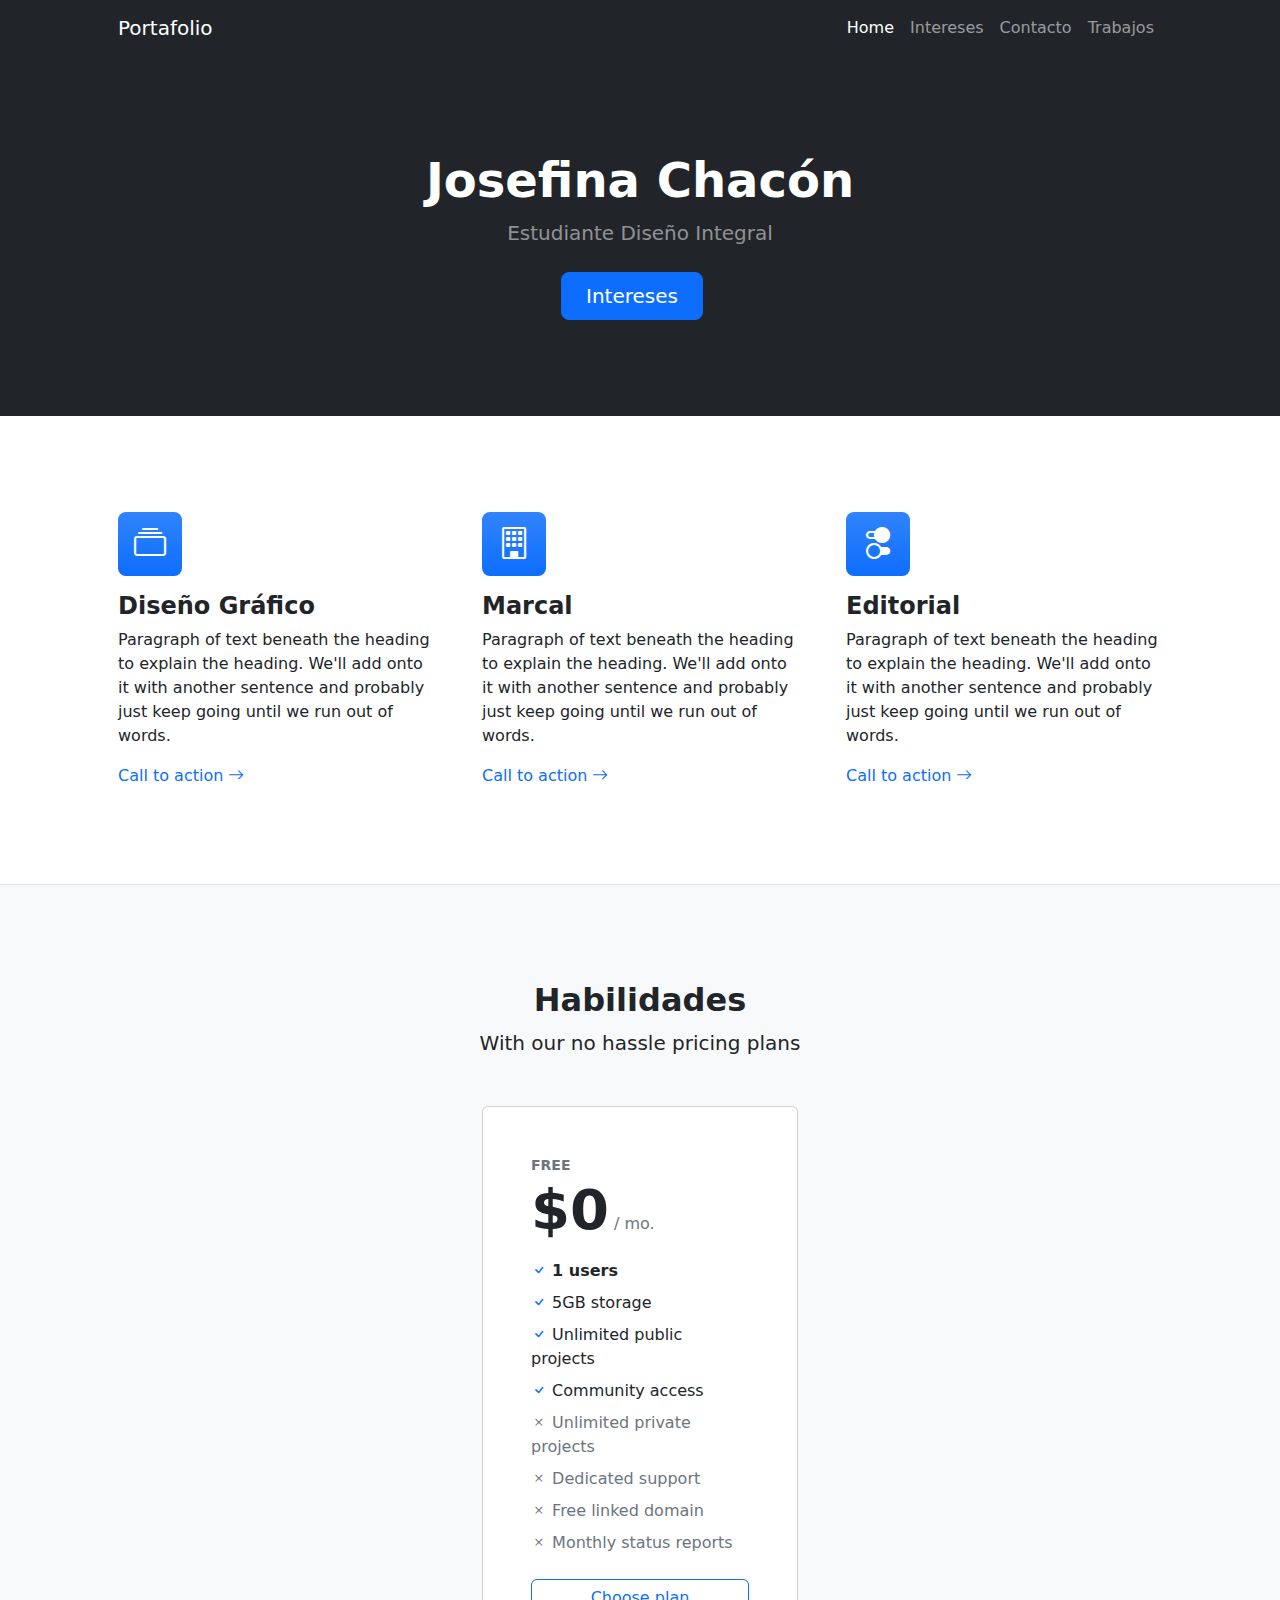
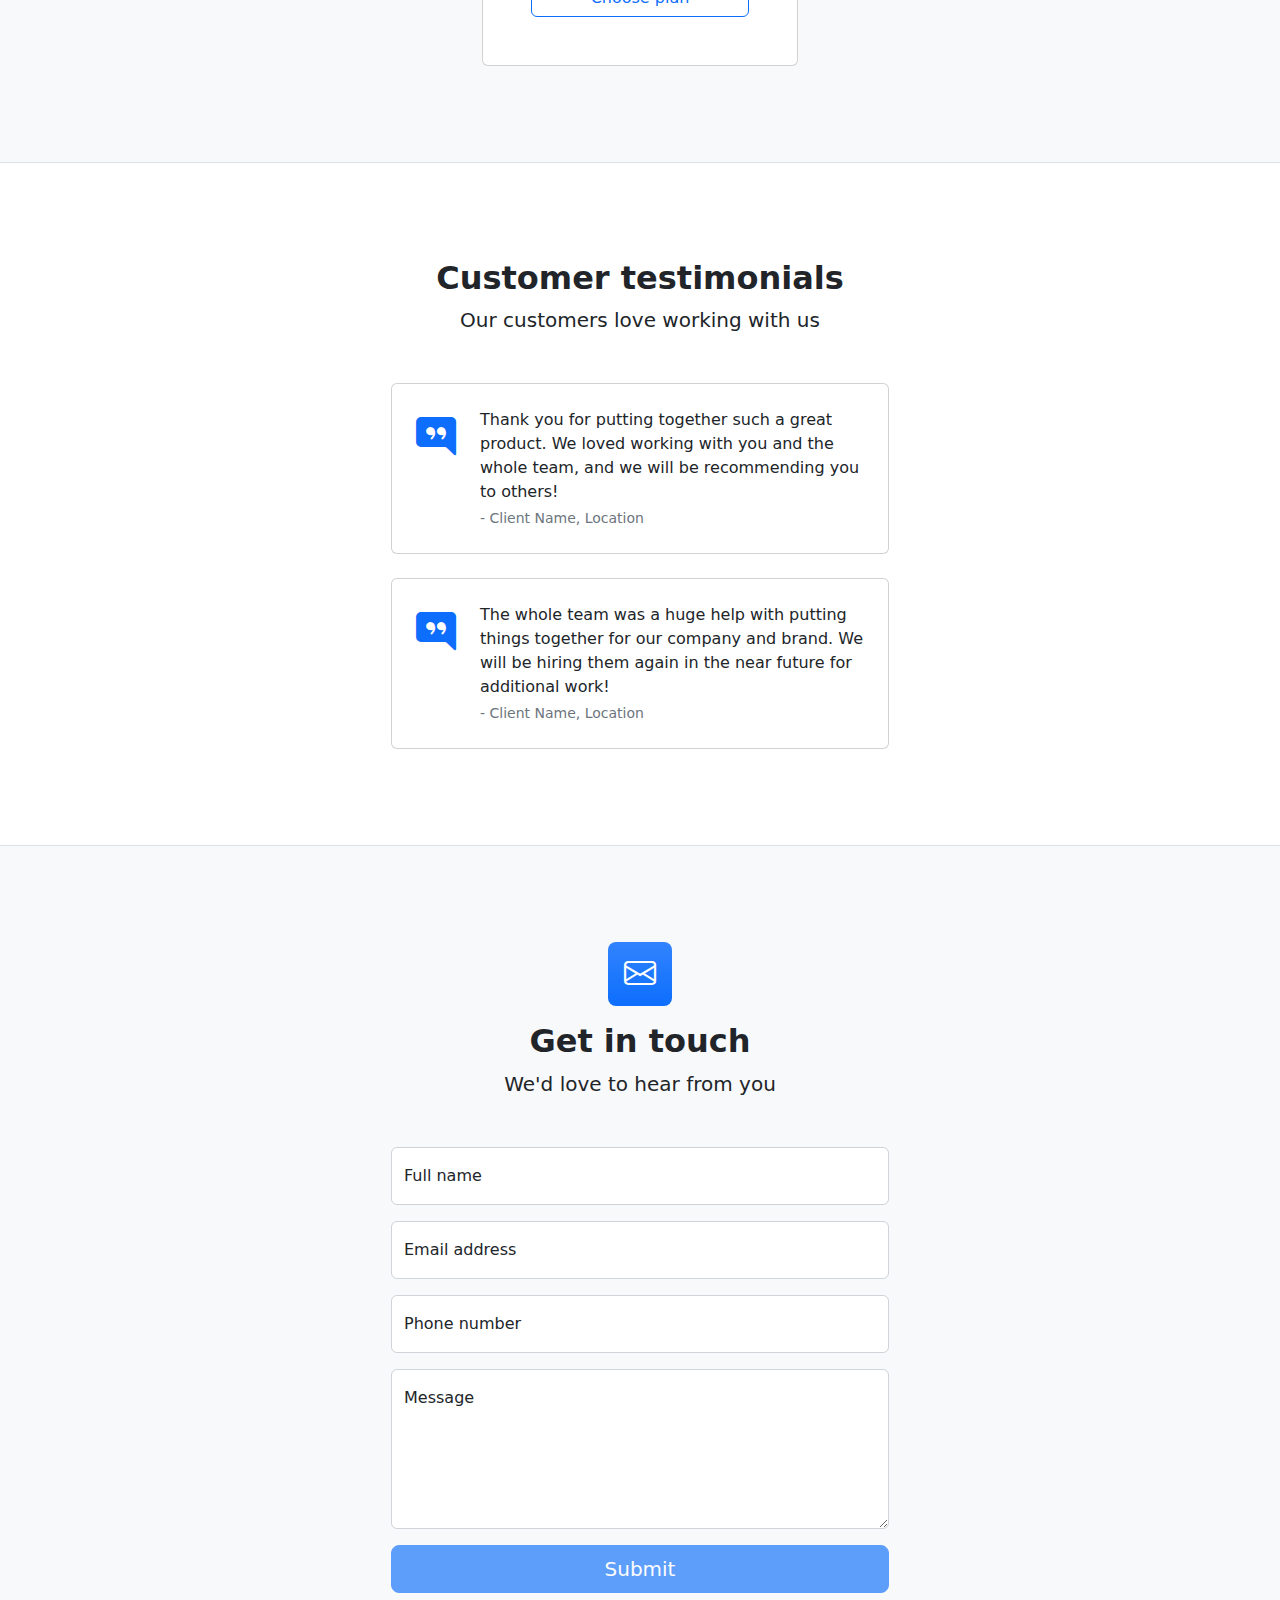
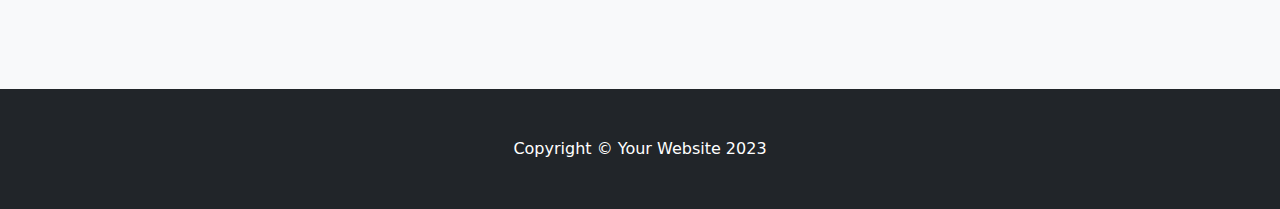
==== index.html @ f2af7b39 "Add files via upload" ====
<!DOCTYPE html>
<html lang="en">
    <head>
        <meta charset="utf-8" />
        <meta name="viewport" content="width=device-width, initial-scale=1, shrink-to-fit=no" />
        <meta name="description" content="" />
        <meta name="author" content="" />
        <title>Josefina
        </title>
        <!-- Favicon-->
        <link rel="icon" type="image/x-icon" href="assets/favicon.ico" />
        <!-- Bootstrap icons-->
        <link href="https://cdn.jsdelivr.net/npm/bootstrap-icons@1.4.1/font/bootstrap-icons.css" rel="stylesheet" />
        <!-- Core theme CSS (includes Bootstrap)-->
        <link href="css/style.css" rel="stylesheet" />
    </head>
    <body>
        <!-- Responsive navbar-->
        <nav class="navbar navbar-expand-lg navbar-dark bg-dark">
            <div class="container px-5">
                <a class="navbar-brand" href="#!">Portafolio</a>
                <button class="navbar-toggler" type="button" data-bs-toggle="collapse" data-bs-target="#navbarSupportedContent" aria-controls="navbarSupportedContent" aria-expanded="false" aria-label="Toggle navigation"><span class="navbar-toggler-icon"></span></button>
                <div class="collapse navbar-collapse" id="navbarSupportedContent">
                    <ul class="navbar-nav ms-auto mb-2 mb-lg-0">
                        <li class="nav-item"><a class="nav-link active" aria-current="page" href="#!">Home</a></li>
                        <li class="nav-item"><a class="nav-link" href="#!">Intereses</a></li>
                        <li class="nav-item"><a class="nav-link" href="#!">Contacto</a></li>
                        <li class="nav-item"><a class="nav-link" href="#!">Trabajos</a></li>
                    </ul>
                </div>
            </div>
        </nav>
        <!-- Header-->
        <header class="bg-dark py-5">
            <div class="container px-5">
                <div class="row gx-5 justify-content-center">
                    <div class="col-lg-6">
                        <div class="text-center my-5">
                            <h1 class="display-5 fw-bolder text-white mb-2">Josefina Chacón </h1>
                            <p class="lead text-white-50 mb-4">Estudiante Diseño Integral</p>
                            <div class="d-grid gap-3 d-sm-flex justify-content-sm-center">
                                <a class="btn btn-primary btn-lg px-4 me-sm-3" href="#features">Intereses</a>
                            </div>
                        </div>
                    </div>
                </div>
            </div>
        </header>
        <!-- Features section-->
        <section class="py-5 border-bottom" id="features">
            <div class="container px-5 my-5">
                <div class="row gx-5">
                    <div class="col-lg-4 mb-5 mb-lg-0">
                        <div class="feature bg-primary bg-gradient text-white rounded-3 mb-3"><i class="bi bi-collection"></i></div>
                        <h2 class="h4 fw-bolder">Diseño Gráfico</h2>
                        <p>Paragraph of text beneath the heading to explain the heading. We'll add onto it with another sentence and probably just keep going until we run out of words.</p>
                        <a class="text-decoration-none" href="#!">
                            Call to action
                            <i class="bi bi-arrow-right"></i>
                        </a>
                    </div>
                    <div class="col-lg-4 mb-5 mb-lg-0">
                        <div class="feature bg-primary bg-gradient text-white rounded-3 mb-3"><i class="bi bi-building"></i></div>
                        <h2 class="h4 fw-bolder">Marcal</h2>
                        <p>Paragraph of text beneath the heading to explain the heading. We'll add onto it with another sentence and probably just keep going until we run out of words.</p>
                        <a class="text-decoration-none" href="#!">
                            Call to action
                            <i class="bi bi-arrow-right"></i>
                        </a>
                    </div>
                    <div class="col-lg-4">
                        <div class="feature bg-primary bg-gradient text-white rounded-3 mb-3"><i class="bi bi-toggles2"></i></div>
                        <h2 class="h4 fw-bolder">Editorial</h2>
                        <p>Paragraph of text beneath the heading to explain the heading. We'll add onto it with another sentence and probably just keep going until we run out of words.</p>
                        <a class="text-decoration-none" href="#!">
                            Call to action
                            <i class="bi bi-arrow-right"></i>
                        </a>
                    </div>
                </div>
            </div>
        </section>
        <!-- Pricing section-->
        <section class="bg-light py-5 border-bottom">
            <div class="container px-5 my-5">
                <div class="text-center mb-5">
                    <h2 class="fw-bolder">Habilidades</h2>
                    <p class="lead mb-0">With our no hassle pricing plans</p>
                </div>
                <div class="row gx-5 justify-content-center">
                    <!-- Pricing card free-->
                    <div class="col-lg-6 col-xl-4">
                        <div class="card mb-5 mb-xl-0">
                            <div class="card-body p-5">
                                <div class="small text-uppercase fw-bold text-muted">Free</div>
                                <div class="mb-3">
                                    <span class="display-4 fw-bold">$0</span>
                                    <span class="text-muted">/ mo.</span>
                                </div>
                                <ul class="list-unstyled mb-4">
                                    <li class="mb-2">
                                        <i class="bi bi-check text-primary"></i>
                                        <strong>1 users</strong>
                                    </li>
                                    <li class="mb-2">
                                        <i class="bi bi-check text-primary"></i>
                                        5GB storage
                                    </li>
                                    <li class="mb-2">
                                        <i class="bi bi-check text-primary"></i>
                                        Unlimited public projects
                                    </li>
                                    <li class="mb-2">
                                        <i class="bi bi-check text-primary"></i>
                                        Community access
                                    </li>
                                    <li class="mb-2 text-muted">
                                        <i class="bi bi-x"></i>
                                        Unlimited private projects
                                    </li>
                                    <li class="mb-2 text-muted">
                                        <i class="bi bi-x"></i>
                                        Dedicated support
                                    </li>
                                    <li class="mb-2 text-muted">
                                        <i class="bi bi-x"></i>
                                        Free linked domain
                                    </li>
                                    <li class="text-muted">
                                        <i class="bi bi-x"></i>
                                        Monthly status reports
                                    </li>
                                </ul>
                                <div class="d-grid"><a class="btn btn-outline-primary" href="#!">Choose plan</a></div>
                            </div>
                        </div>
                    </div>
                    <!-- Pricing card pro-->
                   
                    <!-- Pricing card enterprise-->
 
                </div>
            </div>
        </section>
        <!-- Testimonials section-->
        <section class="py-5 border-bottom">
            <div class="container px-5 my-5 px-5">
                <div class="text-center mb-5">
                    <h2 class="fw-bolder">Customer testimonials</h2>
                    <p class="lead mb-0">Our customers love working with us</p>
                </div>
                <div class="row gx-5 justify-content-center">
                    <div class="col-lg-6">
                        <!-- Testimonial 1-->
                        <div class="card mb-4">
                            <div class="card-body p-4">
                                <div class="d-flex">
                                    <div class="flex-shrink-0"><i class="bi bi-chat-right-quote-fill text-primary fs-1"></i></div>
                                    <div class="ms-4">
                                        <p class="mb-1">Thank you for putting together such a great product. We loved working with you and the whole team, and we will be recommending you to others!</p>
                                        <div class="small text-muted">- Client Name, Location</div>
                                    </div>
                                </div>
                            </div>
                        </div>
                        <!-- Testimonial 2-->
                        <div class="card">
                            <div class="card-body p-4">
                                <div class="d-flex">
                                    <div class="flex-shrink-0"><i class="bi bi-chat-right-quote-fill text-primary fs-1"></i></div>
                                    <div class="ms-4">
                                        <p class="mb-1">The whole team was a huge help with putting things together for our company and brand. We will be hiring them again in the near future for additional work!</p>
                                        <div class="small text-muted">- Client Name, Location</div>
                                    </div>
                                </div>
                            </div>
                        </div>
                    </div>
                </div>
            </div>
        </section>
        <!-- Contact section-->
        <section class="bg-light py-5">
            <div class="container px-5 my-5 px-5">
                <div class="text-center mb-5">
                    <div class="feature bg-primary bg-gradient text-white rounded-3 mb-3"><i class="bi bi-envelope"></i></div>
                    <h2 class="fw-bolder">Get in touch</h2>
                    <p class="lead mb-0">We'd love to hear from you</p>
                </div>
                <div class="row gx-5 justify-content-center">
                    <div class="col-lg-6">
                        <!-- * * * * * * * * * * * * * * *-->
                        <!-- * * SB Forms Contact Form * *-->
                        <!-- * * * * * * * * * * * * * * *-->
                        <!-- This form is pre-integrated with SB Forms.-->
                        <!-- To make this form functional, sign up at-->
                        <!-- https://startbootstrap.com/solution/contact-forms-->
                        <!-- to get an API token!-->
                        <form id="contactForm" data-sb-form-api-token="API_TOKEN">
                            <!-- Name input-->
                            <div class="form-floating mb-3">
                                <input class="form-control" id="name" type="text" placeholder="Enter your name..." data-sb-validations="required" />
                                <label for="name">Full name</label>
                                <div class="invalid-feedback" data-sb-feedback="name:required">A name is required.</div>
                            </div>
                            <!-- Email address input-->
                            <div class="form-floating mb-3">
                                <input class="form-control" id="email" type="email" placeholder="name@example.com" data-sb-validations="required,email" />
                                <label for="email">Email address</label>
                                <div class="invalid-feedback" data-sb-feedback="email:required">An email is required.</div>
                                <div class="invalid-feedback" data-sb-feedback="email:email">Email is not valid.</div>
                            </div>
                            <!-- Phone number input-->
                            <div class="form-floating mb-3">
                                <input class="form-control" id="phone" type="tel" placeholder="(123) 456-7890" data-sb-validations="required" />
                                <label for="phone">Phone number</label>
                                <div class="invalid-feedback" data-sb-feedback="phone:required">A phone number is required.</div>
                            </div>
                            <!-- Message input-->
                            <div class="form-floating mb-3">
                                <textarea class="form-control" id="message" type="text" placeholder="Enter your message here..." style="height: 10rem" data-sb-validations="required"></textarea>
                                <label for="message">Message</label>
                                <div class="invalid-feedback" data-sb-feedback="message:required">A message is required.</div>
                            </div>
                            <!-- Submit success message-->
                            <!---->
                            <!-- This is what your users will see when the form-->
                            <!-- has successfully submitted-->
                            <div class="d-none" id="submitSuccessMessage">
                                <div class="text-center mb-3">
                                    <div class="fw-bolder">Form submission successful!</div>
                                    To activate this form, sign up at
                                    <br />
                                    <a href="https://startbootstrap.com/solution/contact-forms">https://startbootstrap.com/solution/contact-forms</a>
                                </div>
                            </div>
                            <!-- Submit error message-->
                            <!---->
                            <!-- This is what your users will see when there is-->
                            <!-- an error submitting the form-->
                            <div class="d-none" id="submitErrorMessage"><div class="text-center text-danger mb-3">Error sending message!</div></div>
                            <!-- Submit Button-->
                            <div class="d-grid"><button class="btn btn-primary btn-lg disabled" id="submitButton" type="submit">Submit</button></div>
                        </form>
                    </div>
                </div>
            </div>
        </section>
        <!-- Footer-->
        <footer class="py-5 bg-dark">
            <div class="container px-5"><p class="m-0 text-center text-white">Copyright &copy; Your Website 2023</p></div>
        </footer>
        <!-- Bootstrap core JS-->
        <script src="https://cdn.jsdelivr.net/npm/bootstrap@5.2.3/dist/js/bootstrap.bundle.min.js"></script>
        <!-- Core theme JS-->
        <script src="js/scripts.js"></script>
        <!-- * * * * * * * * * * * * * * * * * * * * * * * * * * * * * * * * * * * * * * * *-->
        <!-- * *                               SB Forms JS                               * *-->
        <!-- * * Activate your form at https://startbootstrap.com/solution/contact-forms * *-->
        <!-- * * * * * * * * * * * * * * * * * * * * * * * * * * * * * * * * * * * * * * * *-->
        <script src="https://cdn.startbootstrap.com/sb-forms-latest.js"></script>
    </body>
</html>
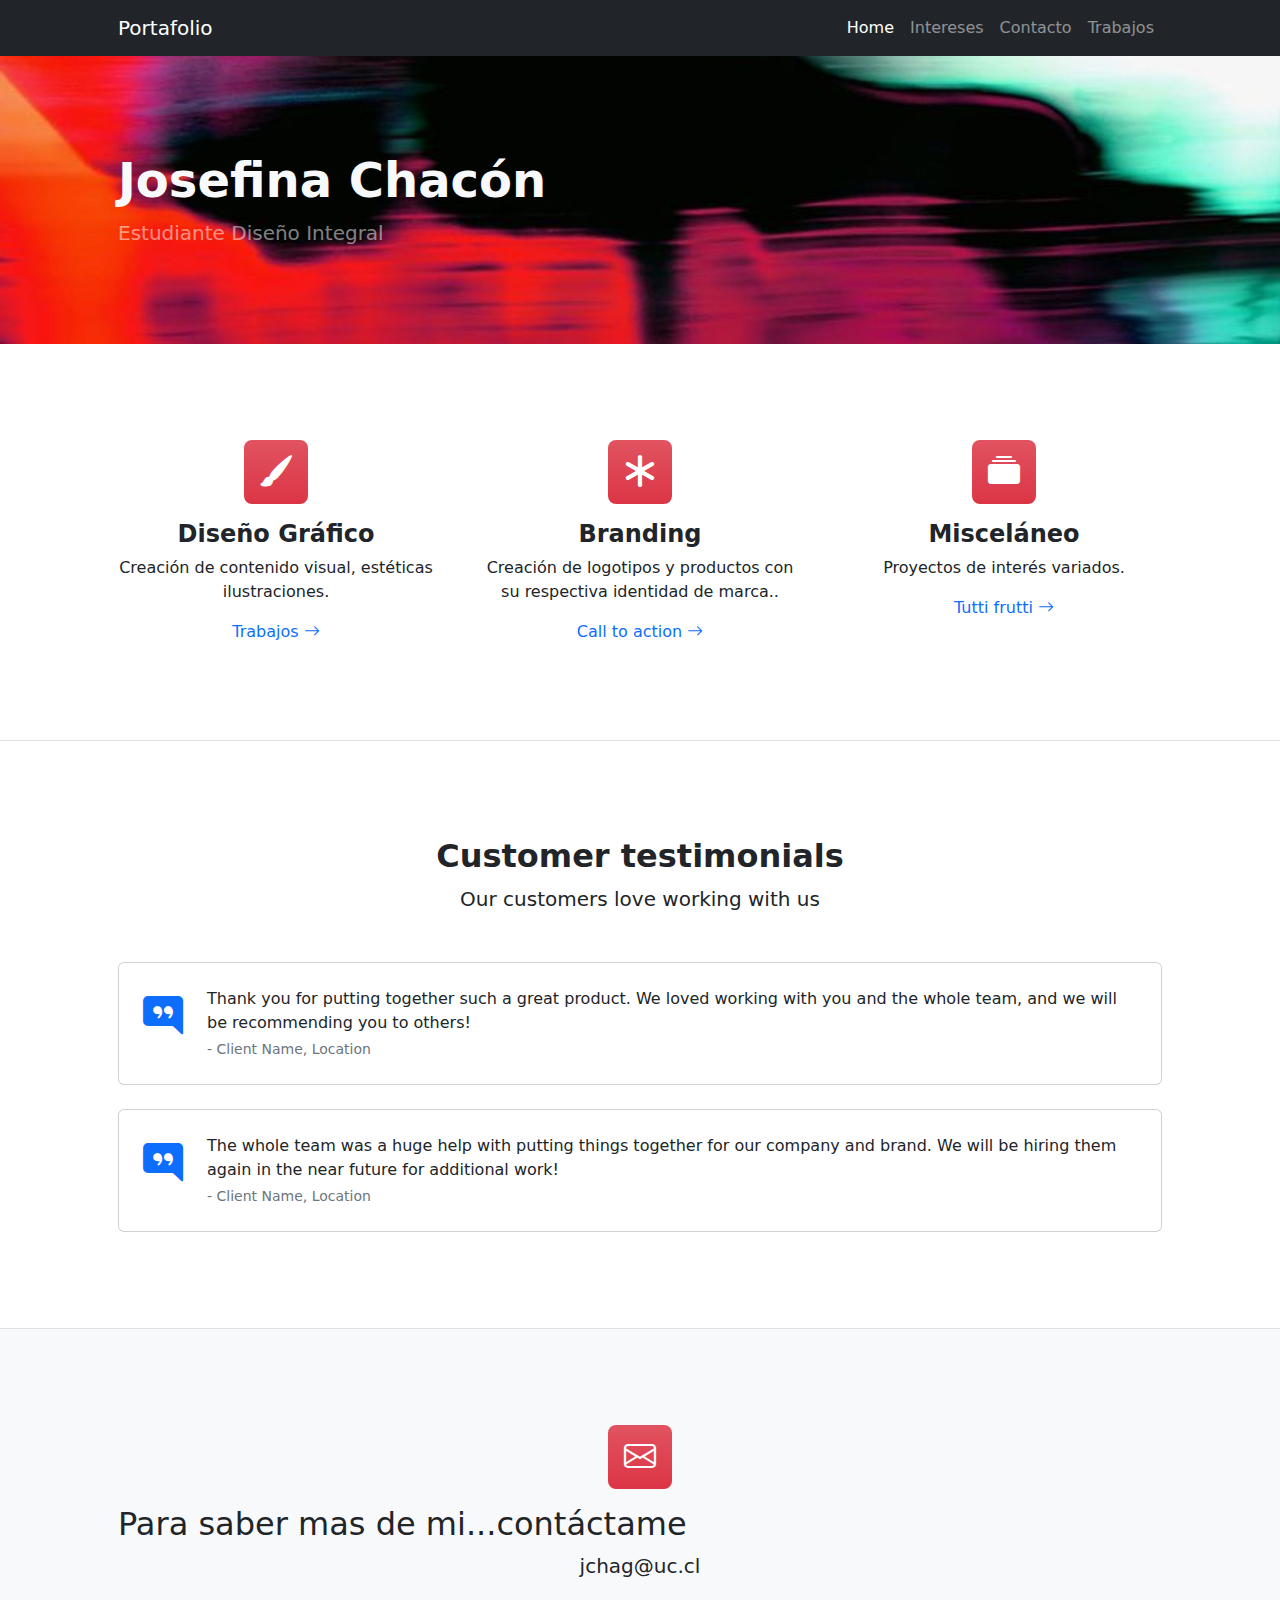
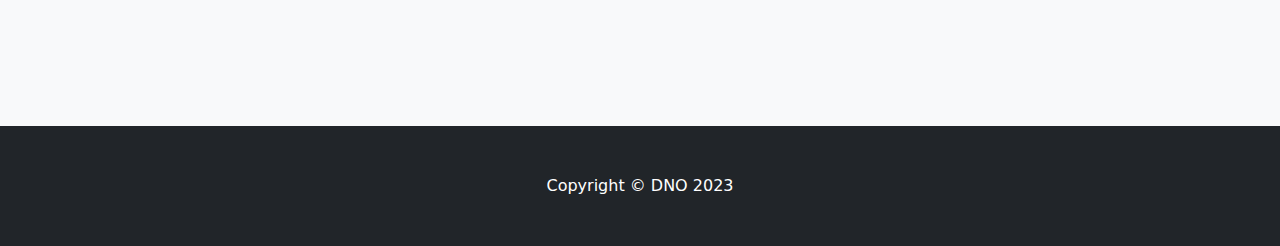
==== commit b3a4af9c: "Add files via upload" ====
--- a/index.html
+++ b/index.html
@@ -9,10 +9,13 @@
         </title>
         <!-- Favicon-->
         <link rel="icon" type="image/x-icon" href="assets/favicon.ico" />
+        <link rel="stylesheet" href="https://maxcdn.bootstrapcdn.com/bootstrap/4.0.0/css/bootstrap.min.css">
         <!-- Bootstrap icons-->
         <link href="https://cdn.jsdelivr.net/npm/bootstrap-icons@1.4.1/font/bootstrap-icons.css" rel="stylesheet" />
+        <link href="https://picsum.photos/">
         <!-- Core theme CSS (includes Bootstrap)-->
         <link href="css/style.css" rel="stylesheet" />
+        
     </head>
     <body>
         <!-- Responsive navbar-->
@@ -23,24 +26,21 @@
                 <div class="collapse navbar-collapse" id="navbarSupportedContent">
                     <ul class="navbar-nav ms-auto mb-2 mb-lg-0">
                         <li class="nav-item"><a class="nav-link active" aria-current="page" href="#!">Home</a></li>
-                        <li class="nav-item"><a class="nav-link" href="#!">Intereses</a></li>
+                        <li class="nav-item"><a class="nav-link" href="#features">Intereses</a></li>
                         <li class="nav-item"><a class="nav-link" href="#!">Contacto</a></li>
-                        <li class="nav-item"><a class="nav-link" href="#!">Trabajos</a></li>
+                        <li class="nav-item"><a class="nav-link" href="paginas/trabajos.html">Trabajos</a></li>
                     </ul>
                 </div>
             </div>
         </nav>
         <!-- Header-->
-        <header class="bg-dark py-5">
+        <header class="bg-danger py-5" style="background-image: url(back.jpg); background-size: cover">
             <div class="container px-5">
                 <div class="row gx-5 justify-content-center">
                     <div class="col-lg-6">
-                        <div class="text-center my-5">
-                            <h1 class="display-5 fw-bolder text-white mb-2">Josefina Chacón </h1>
-                            <p class="lead text-white-50 mb-4">Estudiante Diseño Integral</p>
-                            <div class="d-grid gap-3 d-sm-flex justify-content-sm-center">
-                                <a class="btn btn-primary btn-lg px-4 me-sm-3" href="#features">Intereses</a>
-                            </div>
+                        <div class="text-lg-left my-5">
+                            <h1 class="display-5 fw-bolder text-light mb-2">Josefina Chacón </h1>
+                            <p class="lead text-white-50 mb-5">Estudiante Diseño Integral</p>
                         </div>
                     </div>
                 </div>
@@ -51,29 +51,29 @@
             <div class="container px-5 my-5">
                 <div class="row gx-5">
                     <div class="col-lg-4 mb-5 mb-lg-0">
-                        <div class="feature bg-primary bg-gradient text-white rounded-3 mb-3"><i class="bi bi-collection"></i></div>
+                        <div class="feature bg-danger bg-gradient text-white rounded-3 mb-3"><i class="bi bi-brush-fill"></i></div>
                         <h2 class="h4 fw-bolder">Diseño Gráfico</h2>
-                        <p>Paragraph of text beneath the heading to explain the heading. We'll add onto it with another sentence and probably just keep going until we run out of words.</p>
+                        <p>Creación de contenido visual, estéticas ilustraciones.</p>
+                        <a class="text-decoration-none" href="paginas/trabajos.html">
+                            Trabajos
+                            <i class="bi bi-arrow-right"></i>
+                        </a>
+                    </div>
+                    <div class="col-lg-4 mb-5 mb-lg-0">
+                        <div class="feature bg-danger bg-gradient text-white rounded-3 mb-3"><i class="bi bi-asterisk"></i> </div>
+                        <h2 class="h4 fw-bolder">Branding</h2>
+                        <p>Creación de logotipos y productos con su respectiva identidad de marca..</p>
                         <a class="text-decoration-none" href="#!">
                             Call to action
                             <i class="bi bi-arrow-right"></i>
                         </a>
                     </div>
-                    <div class="col-lg-4 mb-5 mb-lg-0">
-                        <div class="feature bg-primary bg-gradient text-white rounded-3 mb-3"><i class="bi bi-building"></i></div>
-                        <h2 class="h4 fw-bolder">Marcal</h2>
-                        <p>Paragraph of text beneath the heading to explain the heading. We'll add onto it with another sentence and probably just keep going until we run out of words.</p>
+                    <div class="col-lg-4 mb-5 mb-lg-0" > 
+                        <div class="feature bg-danger bg-gradient text-white rounded-3 mb-3"><i class="bi bi-collection-fill" ></i></div>
+                        <h2 class="h4 fw-bolder">Misceláneo</h2>
+                        <p>Proyectos de interés variados.</p>
                         <a class="text-decoration-none" href="#!">
-                            Call to action
-                            <i class="bi bi-arrow-right"></i>
-                        </a>
-                    </div>
-                    <div class="col-lg-4">
-                        <div class="feature bg-primary bg-gradient text-white rounded-3 mb-3"><i class="bi bi-toggles2"></i></div>
-                        <h2 class="h4 fw-bolder">Editorial</h2>
-                        <p>Paragraph of text beneath the heading to explain the heading. We'll add onto it with another sentence and probably just keep going until we run out of words.</p>
-                        <a class="text-decoration-none" href="#!">
-                            Call to action
+                            Tutti frutti
                             <i class="bi bi-arrow-right"></i>
                         </a>
                     </div>
@@ -81,67 +81,7 @@
             </div>
         </section>
         <!-- Pricing section-->
-        <section class="bg-light py-5 border-bottom">
-            <div class="container px-5 my-5">
-                <div class="text-center mb-5">
-                    <h2 class="fw-bolder">Habilidades</h2>
-                    <p class="lead mb-0">With our no hassle pricing plans</p>
-                </div>
-                <div class="row gx-5 justify-content-center">
-                    <!-- Pricing card free-->
-                    <div class="col-lg-6 col-xl-4">
-                        <div class="card mb-5 mb-xl-0">
-                            <div class="card-body p-5">
-                                <div class="small text-uppercase fw-bold text-muted">Free</div>
-                                <div class="mb-3">
-                                    <span class="display-4 fw-bold">$0</span>
-                                    <span class="text-muted">/ mo.</span>
-                                </div>
-                                <ul class="list-unstyled mb-4">
-                                    <li class="mb-2">
-                                        <i class="bi bi-check text-primary"></i>
-                                        <strong>1 users</strong>
-                                    </li>
-                                    <li class="mb-2">
-                                        <i class="bi bi-check text-primary"></i>
-                                        5GB storage
-                                    </li>
-                                    <li class="mb-2">
-                                        <i class="bi bi-check text-primary"></i>
-                                        Unlimited public projects
-                                    </li>
-                                    <li class="mb-2">
-                                        <i class="bi bi-check text-primary"></i>
-                                        Community access
-                                    </li>
-                                    <li class="mb-2 text-muted">
-                                        <i class="bi bi-x"></i>
-                                        Unlimited private projects
-                                    </li>
-                                    <li class="mb-2 text-muted">
-                                        <i class="bi bi-x"></i>
-                                        Dedicated support
-                                    </li>
-                                    <li class="mb-2 text-muted">
-                                        <i class="bi bi-x"></i>
-                                        Free linked domain
-                                    </li>
-                                    <li class="text-muted">
-                                        <i class="bi bi-x"></i>
-                                        Monthly status reports
-                                    </li>
-                                </ul>
-                                <div class="d-grid"><a class="btn btn-outline-primary" href="#!">Choose plan</a></div>
-                            </div>
-                        </div>
-                    </div>
-                    <!-- Pricing card pro-->
-                   
-                    <!-- Pricing card enterprise-->
- 
-                </div>
-            </div>
-        </section>
+       
         <!-- Testimonials section-->
         <section class="py-5 border-bottom">
             <div class="container px-5 my-5 px-5">
@@ -183,9 +123,9 @@
         <section class="bg-light py-5">
             <div class="container px-5 my-5 px-5">
                 <div class="text-center mb-5">
-                    <div class="feature bg-primary bg-gradient text-white rounded-3 mb-3"><i class="bi bi-envelope"></i></div>
-                    <h2 class="fw-bolder">Get in touch</h2>
-                    <p class="lead mb-0">We'd love to hear from you</p>
+                    <div class="feature bg-danger bg-gradient text-white rounded-3 mb-3"><i class="bi bi-envelope"></i></div>
+                    <h2 class="text-lg-left">Para saber mas de mi...contáctame </h2>
+                    <p class="lead mb-0">jchag@uc.cl </p>
                 </div>
                 <div class="row gx-5 justify-content-center">
                     <div class="col-lg-6">
@@ -196,59 +136,14 @@
                         <!-- To make this form functional, sign up at-->
                         <!-- https://startbootstrap.com/solution/contact-forms-->
                         <!-- to get an API token!-->
-                        <form id="contactForm" data-sb-form-api-token="API_TOKEN">
-                            <!-- Name input-->
-                            <div class="form-floating mb-3">
-                                <input class="form-control" id="name" type="text" placeholder="Enter your name..." data-sb-validations="required" />
-                                <label for="name">Full name</label>
-                                <div class="invalid-feedback" data-sb-feedback="name:required">A name is required.</div>
-                            </div>
-                            <!-- Email address input-->
-                            <div class="form-floating mb-3">
-                                <input class="form-control" id="email" type="email" placeholder="name@example.com" data-sb-validations="required,email" />
-                                <label for="email">Email address</label>
-                                <div class="invalid-feedback" data-sb-feedback="email:required">An email is required.</div>
-                                <div class="invalid-feedback" data-sb-feedback="email:email">Email is not valid.</div>
-                            </div>
-                            <!-- Phone number input-->
-                            <div class="form-floating mb-3">
-                                <input class="form-control" id="phone" type="tel" placeholder="(123) 456-7890" data-sb-validations="required" />
-                                <label for="phone">Phone number</label>
-                                <div class="invalid-feedback" data-sb-feedback="phone:required">A phone number is required.</div>
-                            </div>
-                            <!-- Message input-->
-                            <div class="form-floating mb-3">
-                                <textarea class="form-control" id="message" type="text" placeholder="Enter your message here..." style="height: 10rem" data-sb-validations="required"></textarea>
-                                <label for="message">Message</label>
-                                <div class="invalid-feedback" data-sb-feedback="message:required">A message is required.</div>
-                            </div>
-                            <!-- Submit success message-->
-                            <!---->
-                            <!-- This is what your users will see when the form-->
-                            <!-- has successfully submitted-->
-                            <div class="d-none" id="submitSuccessMessage">
-                                <div class="text-center mb-3">
-                                    <div class="fw-bolder">Form submission successful!</div>
-                                    To activate this form, sign up at
-                                    <br />
-                                    <a href="https://startbootstrap.com/solution/contact-forms">https://startbootstrap.com/solution/contact-forms</a>
-                                </div>
-                            </div>
-                            <!-- Submit error message-->
-                            <!---->
-                            <!-- This is what your users will see when there is-->
-                            <!-- an error submitting the form-->
-                            <div class="d-none" id="submitErrorMessage"><div class="text-center text-danger mb-3">Error sending message!</div></div>
-                            <!-- Submit Button-->
-                            <div class="d-grid"><button class="btn btn-primary btn-lg disabled" id="submitButton" type="submit">Submit</button></div>
-                        </form>
+                       
                     </div>
                 </div>
             </div>
         </section>
         <!-- Footer-->
         <footer class="py-5 bg-dark">
-            <div class="container px-5"><p class="m-0 text-center text-white">Copyright &copy; Your Website 2023</p></div>
+            <div class="container px-5"><p class="m-0 text-center text-white">Copyright &copy; DNO 2023</p></div>
         </footer>
         <!-- Bootstrap core JS-->
         <script src="https://cdn.jsdelivr.net/npm/bootstrap@5.2.3/dist/js/bootstrap.bundle.min.js"></script>
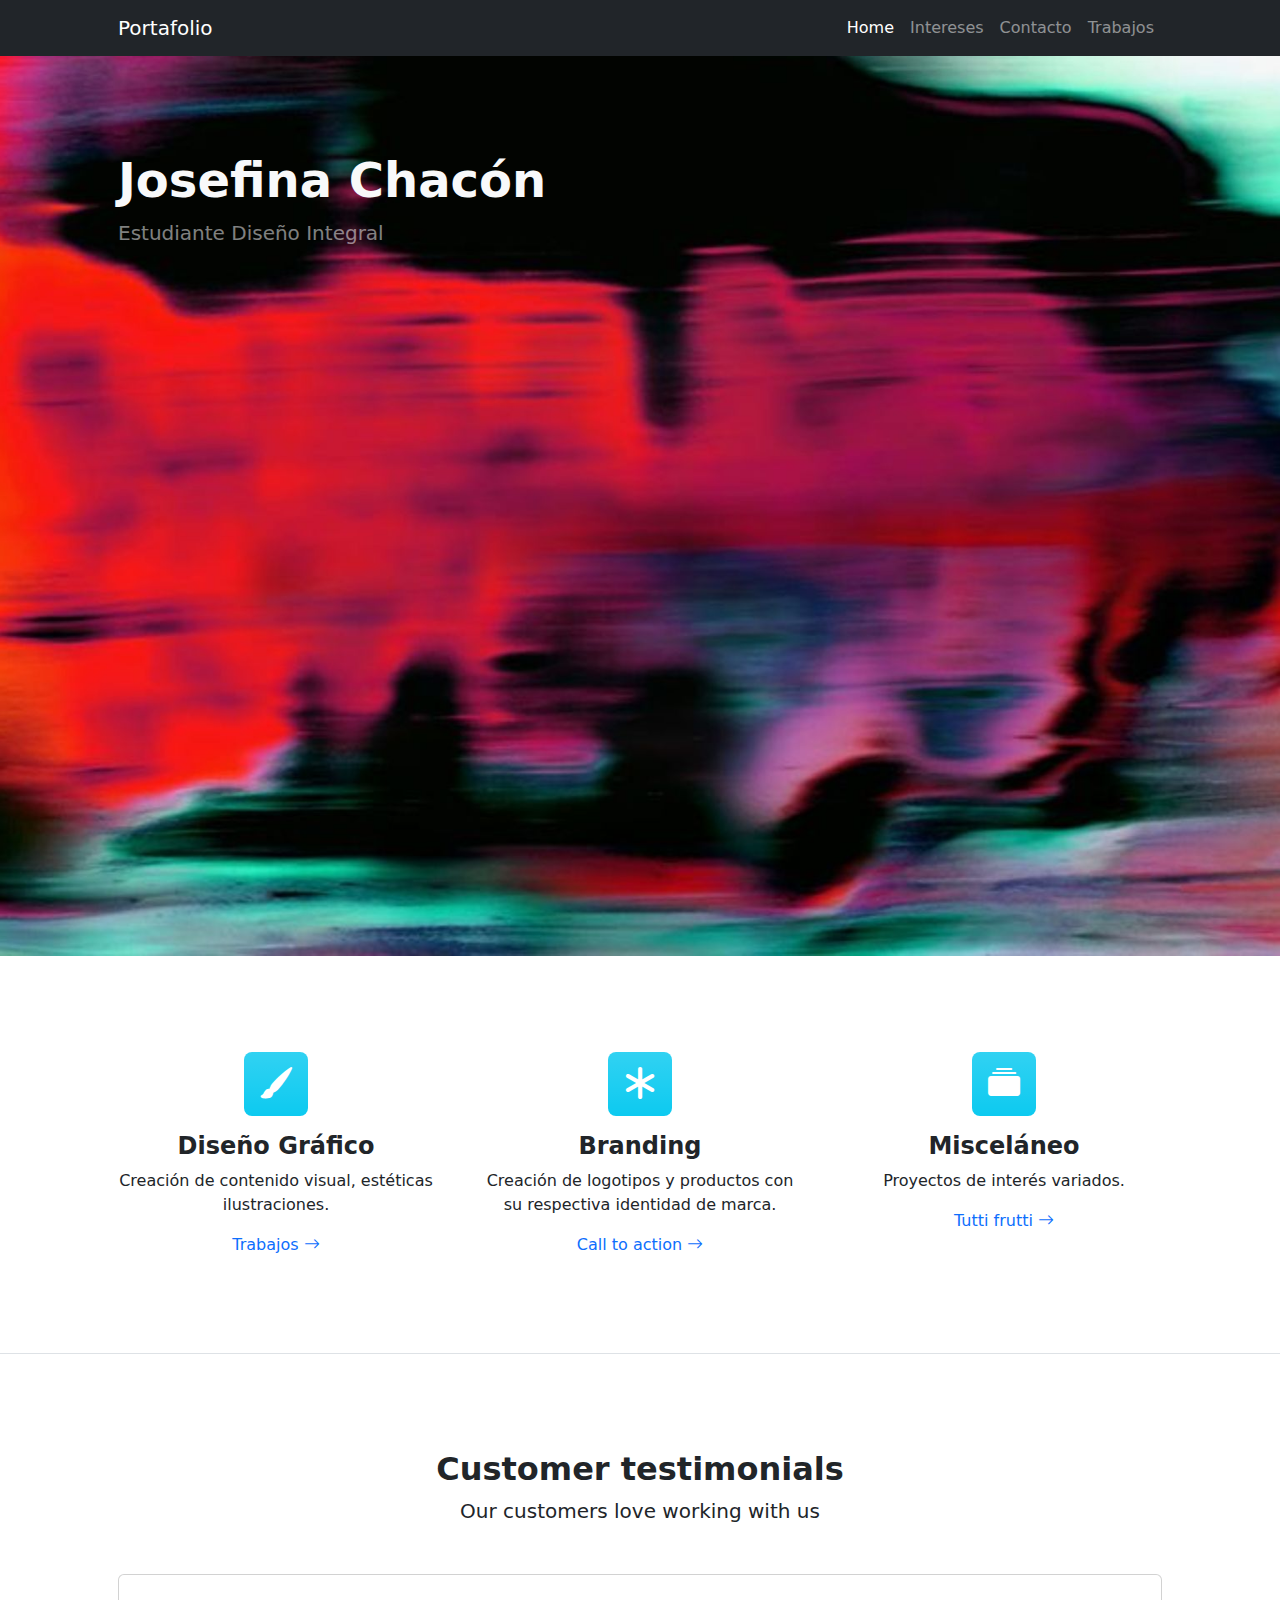
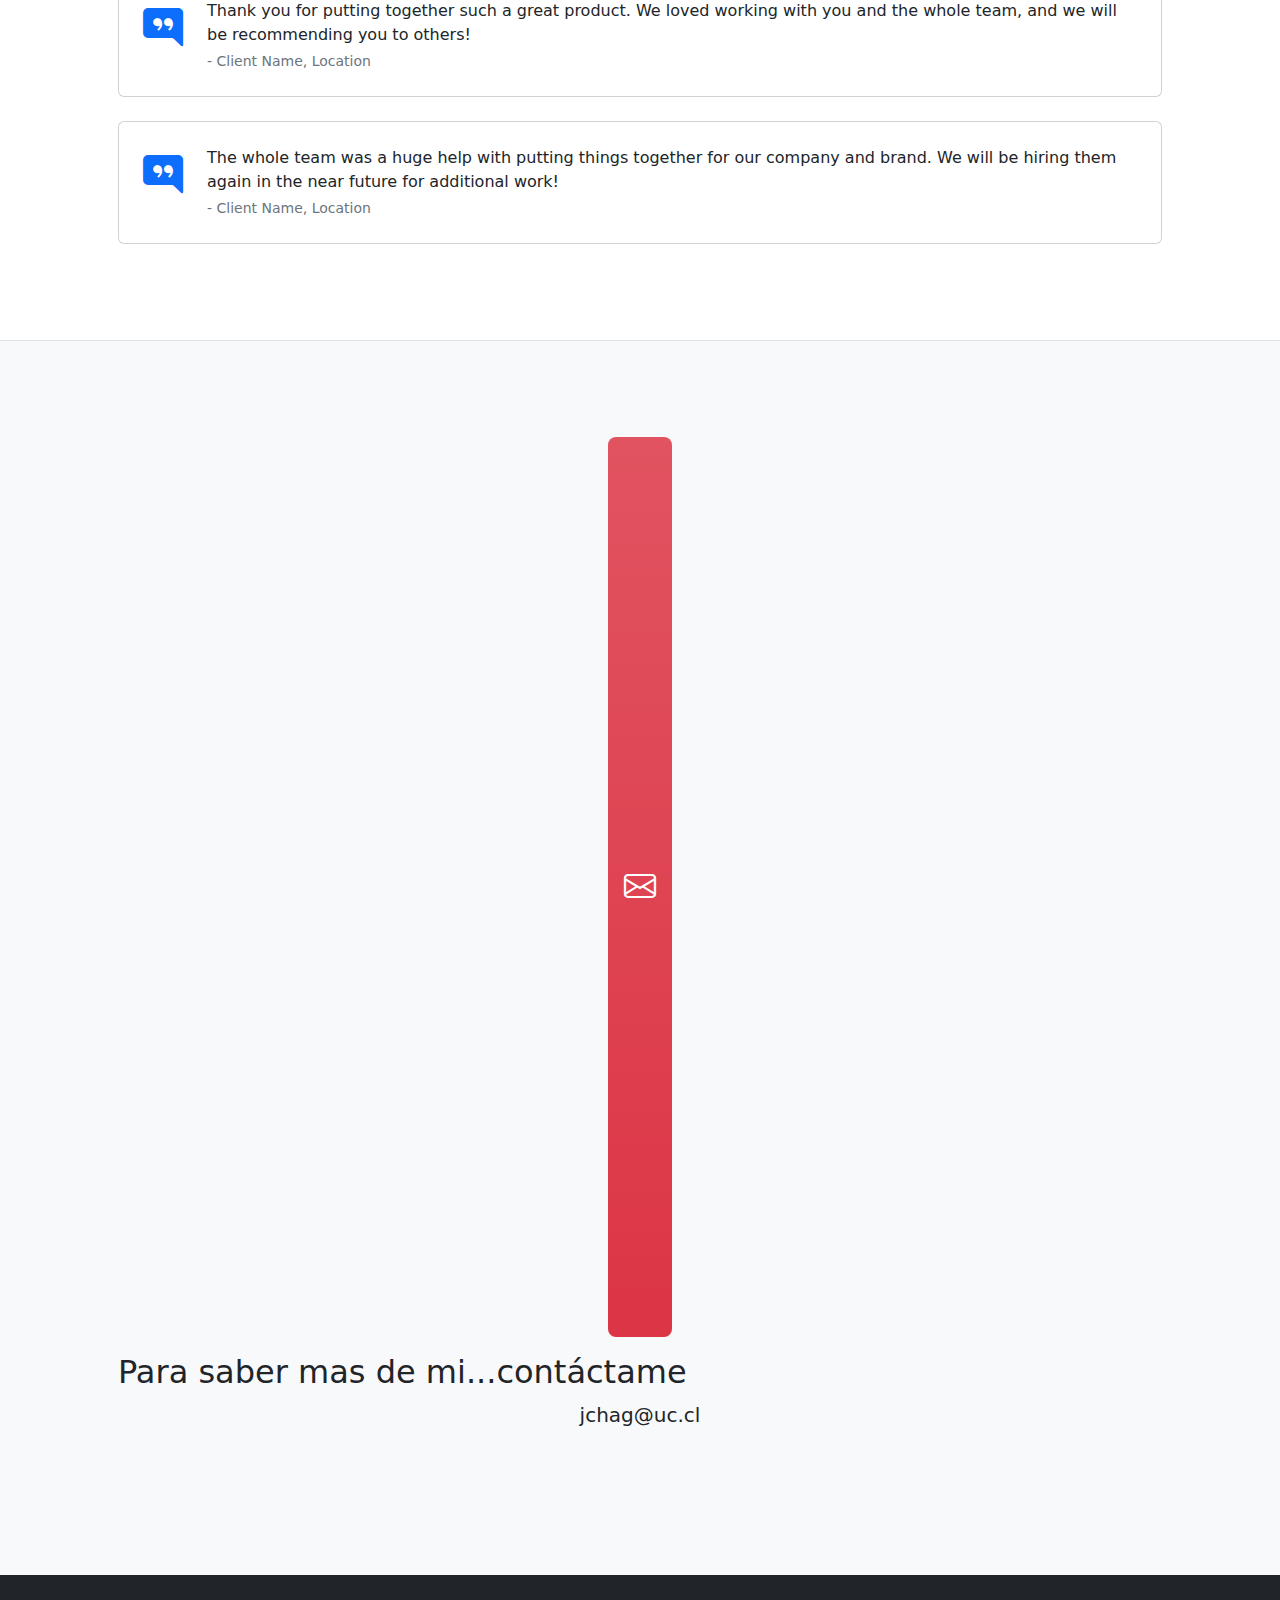
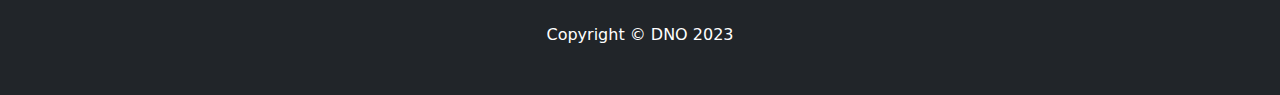
==== commit 52f3f1ad: "Add files via upload" ====
--- a/index.html
+++ b/index.html
@@ -15,10 +15,16 @@
         <link href="https://picsum.photos/">
         <!-- Core theme CSS (includes Bootstrap)-->
         <link href="css/style.css" rel="stylesheet" />
-        
+        <style>
+        .bg-danger {
+                height: 100vh;
+                background-size: cover;
+                background-position: center;
+            }
+        </style>
     </head>
     <body>
-        <!-- Responsive navbar-->
+        <!-- N-->
         <nav class="navbar navbar-expand-lg navbar-dark bg-dark">
             <div class="container px-5">
                 <a class="navbar-brand" href="#!">Portafolio</a>
@@ -35,7 +41,7 @@
         </nav>
         <!-- Header-->
         <header class="bg-danger py-5" style="background-image: url(back.jpg); background-size: cover">
-            <div class="container px-5">
+            <div class="container px-5 center">
                 <div class="row gx-5 justify-content-center">
                     <div class="col-lg-6">
                         <div class="text-lg-left my-5">
@@ -51,7 +57,7 @@
             <div class="container px-5 my-5">
                 <div class="row gx-5">
                     <div class="col-lg-4 mb-5 mb-lg-0">
-                        <div class="feature bg-danger bg-gradient text-white rounded-3 mb-3"><i class="bi bi-brush-fill"></i></div>
+                        <div class="feature bg-info bg-gradient text-white rounded-3 mb-3" style="height: "><i class="bi bi-brush-fill"></i></div>
                         <h2 class="h4 fw-bolder">Diseño Gráfico</h2>
                         <p>Creación de contenido visual, estéticas ilustraciones.</p>
                         <a class="text-decoration-none" href="paginas/trabajos.html">
@@ -60,16 +66,16 @@
                         </a>
                     </div>
                     <div class="col-lg-4 mb-5 mb-lg-0">
-                        <div class="feature bg-danger bg-gradient text-white rounded-3 mb-3"><i class="bi bi-asterisk"></i> </div>
+                        <div class="feature bg-info bg-gradient text-white rounded-3 mb-3"><i class="bi bi-asterisk"></i> </div>
                         <h2 class="h4 fw-bolder">Branding</h2>
-                        <p>Creación de logotipos y productos con su respectiva identidad de marca..</p>
+                        <p>Creación de logotipos y productos con su respectiva identidad de marca.</p>
                         <a class="text-decoration-none" href="#!">
                             Call to action
                             <i class="bi bi-arrow-right"></i>
                         </a>
                     </div>
                     <div class="col-lg-4 mb-5 mb-lg-0" > 
-                        <div class="feature bg-danger bg-gradient text-white rounded-3 mb-3"><i class="bi bi-collection-fill" ></i></div>
+                        <div class="feature bg-info bg-gradient text-white rounded-3 mb-3"><i class="bi bi-collection-fill" ></i></div>
                         <h2 class="h4 fw-bolder">Misceláneo</h2>
                         <p>Proyectos de interés variados.</p>
                         <a class="text-decoration-none" href="#!">
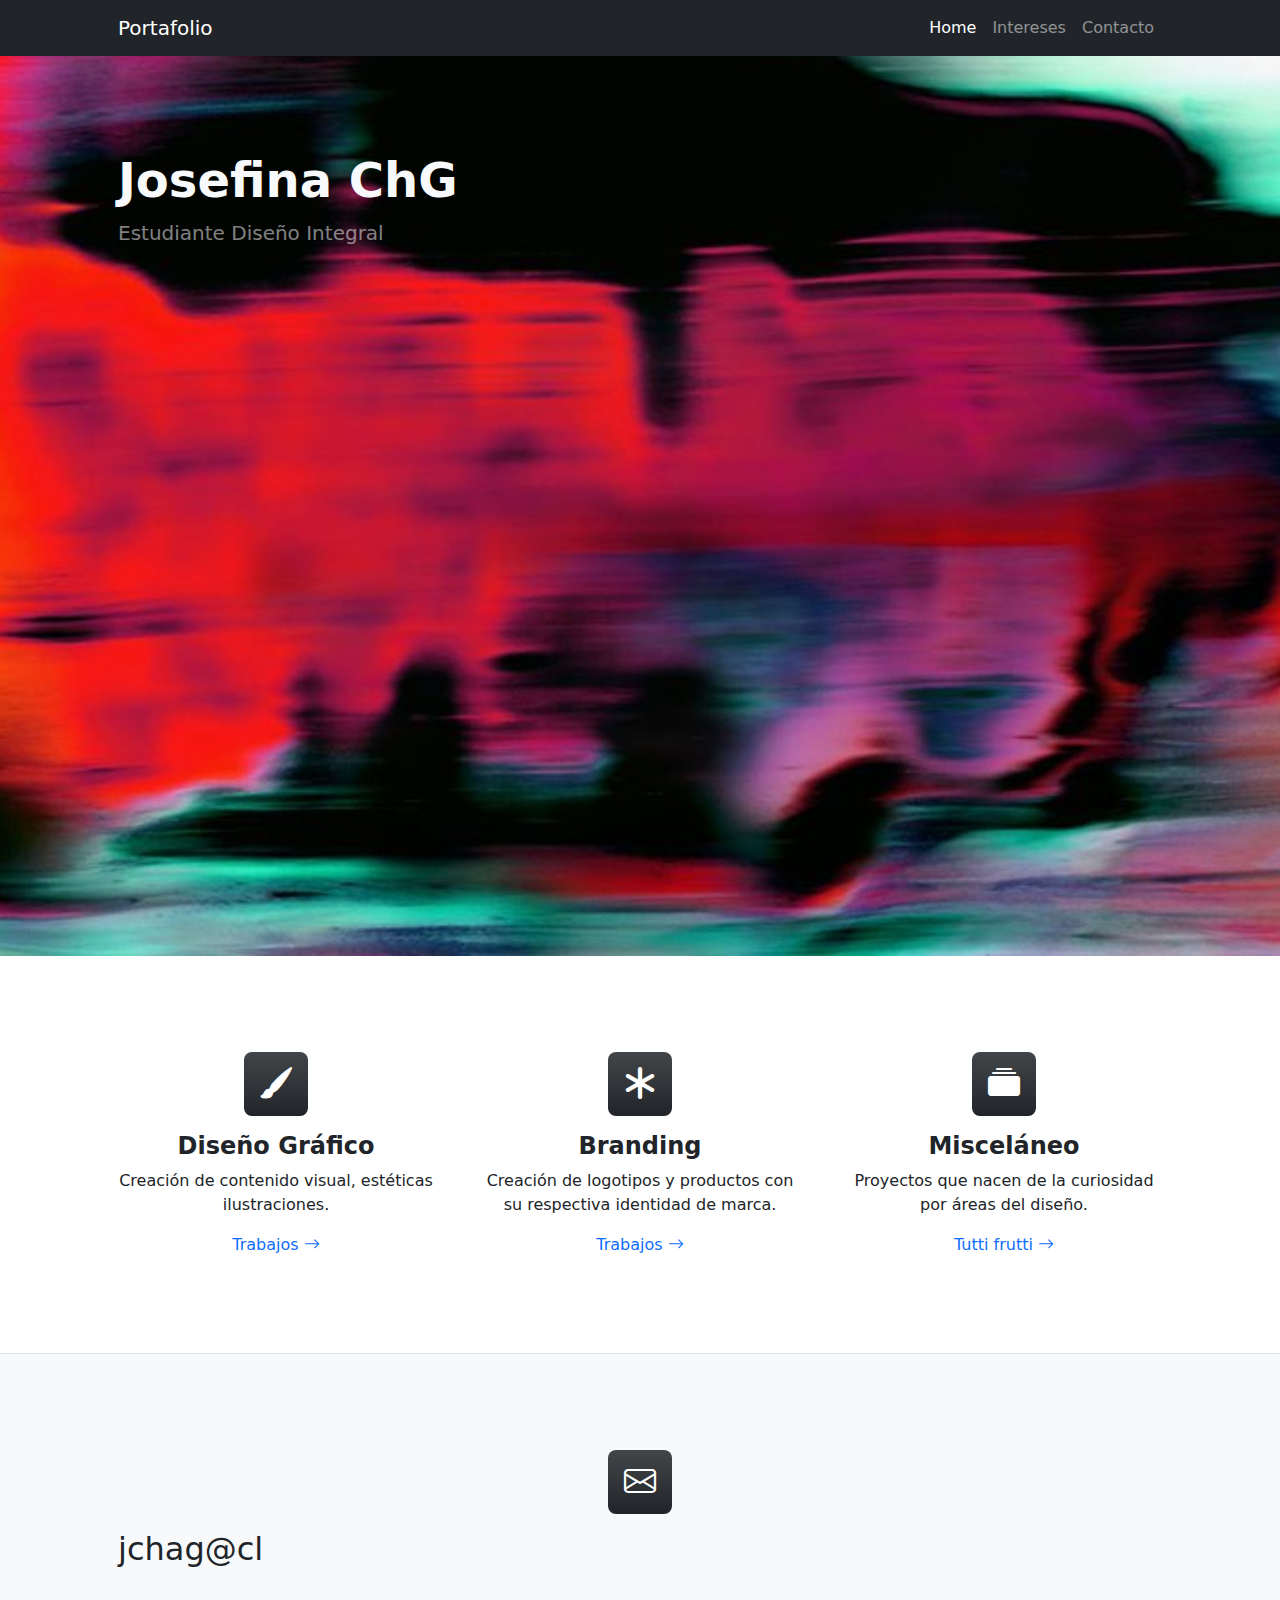
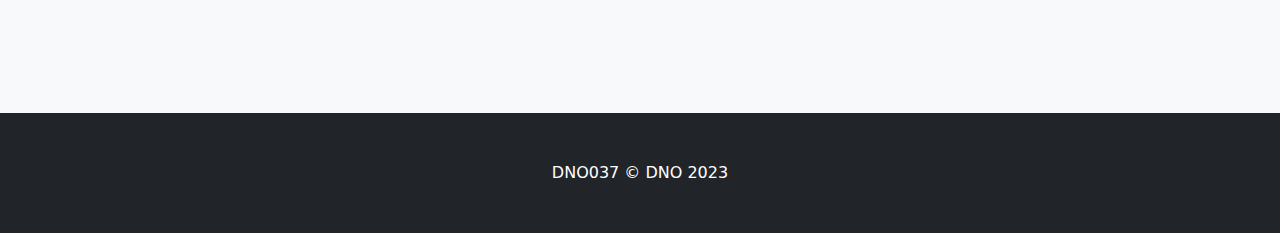
==== commit a3b4e569: "Add files via upload" ====
--- a/index.html
+++ b/index.html
@@ -33,8 +33,7 @@
                     <ul class="navbar-nav ms-auto mb-2 mb-lg-0">
                         <li class="nav-item"><a class="nav-link active" aria-current="page" href="#!">Home</a></li>
                         <li class="nav-item"><a class="nav-link" href="#features">Intereses</a></li>
-                        <li class="nav-item"><a class="nav-link" href="#!">Contacto</a></li>
-                        <li class="nav-item"><a class="nav-link" href="paginas/trabajos.html">Trabajos</a></li>
+                        <li class="nav-item"><a class="nav-link" href="#contacto">Contacto</a></li>
                     </ul>
                 </div>
             </div>
@@ -45,7 +44,7 @@
                 <div class="row gx-5 justify-content-center">
                     <div class="col-lg-6">
                         <div class="text-lg-left my-5">
-                            <h1 class="display-5 fw-bolder text-light mb-2">Josefina Chacón </h1>
+                            <h1 class="display-5 fw-bolder text-light mb-2">Josefina ChG </h1>
                             <p class="lead text-white-50 mb-5">Estudiante Diseño Integral</p>
                         </div>
                     </div>
@@ -57,28 +56,28 @@
             <div class="container px-5 my-5">
                 <div class="row gx-5">
                     <div class="col-lg-4 mb-5 mb-lg-0">
-                        <div class="feature bg-info bg-gradient text-white rounded-3 mb-3" style="height: "><i class="bi bi-brush-fill"></i></div>
+                        <div class="feature bg-dark bg-gradient text-white rounded-3 mb-3" style="height: "><i class="bi bi-brush-fill"></i></div>
                         <h2 class="h4 fw-bolder">Diseño Gráfico</h2>
                         <p>Creación de contenido visual, estéticas ilustraciones.</p>
-                        <a class="text-decoration-none" href="paginas/trabajos.html">
+                        <a class="text-decoration-none" href="trabajos.html">
                             Trabajos
                             <i class="bi bi-arrow-right"></i>
                         </a>
                     </div>
                     <div class="col-lg-4 mb-5 mb-lg-0">
-                        <div class="feature bg-info bg-gradient text-white rounded-3 mb-3"><i class="bi bi-asterisk"></i> </div>
+                        <div class="feature bg-dark bg-gradient text-white rounded-3 mb-3"><i class="bi bi-asterisk"></i> </div>
                         <h2 class="h4 fw-bolder">Branding</h2>
                         <p>Creación de logotipos y productos con su respectiva identidad de marca.</p>
-                        <a class="text-decoration-none" href="#!">
-                            Call to action
+                        <a class="text-decoration-none" href="paginas/branding.html">
+                            Trabajos
                             <i class="bi bi-arrow-right"></i>
                         </a>
                     </div>
                     <div class="col-lg-4 mb-5 mb-lg-0" > 
-                        <div class="feature bg-info bg-gradient text-white rounded-3 mb-3"><i class="bi bi-collection-fill" ></i></div>
+                        <div class="feature bg-dark bg-gradient text-white rounded-3 mb-3"><i class="bi bi-collection-fill" ></i></div>
                         <h2 class="h4 fw-bolder">Misceláneo</h2>
-                        <p>Proyectos de interés variados.</p>
-                        <a class="text-decoration-none" href="#!">
+                        <p>Proyectos que nacen de la curiosidad por áreas del diseño.</p>
+                        <a class="text-decoration-none" href="paginas/mix.html">
                             Tutti frutti
                             <i class="bi bi-arrow-right"></i>
                         </a>
@@ -88,50 +87,14 @@
         </section>
         <!-- Pricing section-->
        
-        <!-- Testimonials section-->
-        <section class="py-5 border-bottom">
+
+        <!-- Contact section-->
+        <section class="bg-light py-5" id="contacto">
             <div class="container px-5 my-5 px-5">
                 <div class="text-center mb-5">
-                    <h2 class="fw-bolder">Customer testimonials</h2>
-                    <p class="lead mb-0">Our customers love working with us</p>
-                </div>
-                <div class="row gx-5 justify-content-center">
-                    <div class="col-lg-6">
-                        <!-- Testimonial 1-->
-                        <div class="card mb-4">
-                            <div class="card-body p-4">
-                                <div class="d-flex">
-                                    <div class="flex-shrink-0"><i class="bi bi-chat-right-quote-fill text-primary fs-1"></i></div>
-                                    <div class="ms-4">
-                                        <p class="mb-1">Thank you for putting together such a great product. We loved working with you and the whole team, and we will be recommending you to others!</p>
-                                        <div class="small text-muted">- Client Name, Location</div>
-                                    </div>
-                                </div>
-                            </div>
-                        </div>
-                        <!-- Testimonial 2-->
-                        <div class="card">
-                            <div class="card-body p-4">
-                                <div class="d-flex">
-                                    <div class="flex-shrink-0"><i class="bi bi-chat-right-quote-fill text-primary fs-1"></i></div>
-                                    <div class="ms-4">
-                                        <p class="mb-1">The whole team was a huge help with putting things together for our company and brand. We will be hiring them again in the near future for additional work!</p>
-                                        <div class="small text-muted">- Client Name, Location</div>
-                                    </div>
-                                </div>
-                            </div>
-                        </div>
-                    </div>
-                </div>
-            </div>
-        </section>
-        <!-- Contact section-->
-        <section class="bg-light py-5">
-            <div class="container px-5 my-5 px-5">
-                <div class="text-center mb-5">
-                    <div class="feature bg-danger bg-gradient text-white rounded-3 mb-3"><i class="bi bi-envelope"></i></div>
-                    <h2 class="text-lg-left">Para saber mas de mi...contáctame </h2>
-                    <p class="lead mb-0">jchag@uc.cl </p>
+                    <div class="feature bg-dark bg-gradient text-white rounded-3 mb-3"><i class="bi bi-envelope"></i></div>
+                    <h2 class="text-lg-left">jchag@cl </h2>
+                    <p class="lead mb-0"> </p>
                 </div>
                 <div class="row gx-5 justify-content-center">
                     <div class="col-lg-6">
@@ -149,7 +112,7 @@
         </section>
         <!-- Footer-->
         <footer class="py-5 bg-dark">
-            <div class="container px-5"><p class="m-0 text-center text-white">Copyright &copy; DNO 2023</p></div>
+            <div class="container px-5"><p class="m-0 text-center text-white">DNO037 &copy; DNO 2023</p></div>
         </footer>
         <!-- Bootstrap core JS-->
         <script src="https://cdn.jsdelivr.net/npm/bootstrap@5.2.3/dist/js/bootstrap.bundle.min.js"></script>
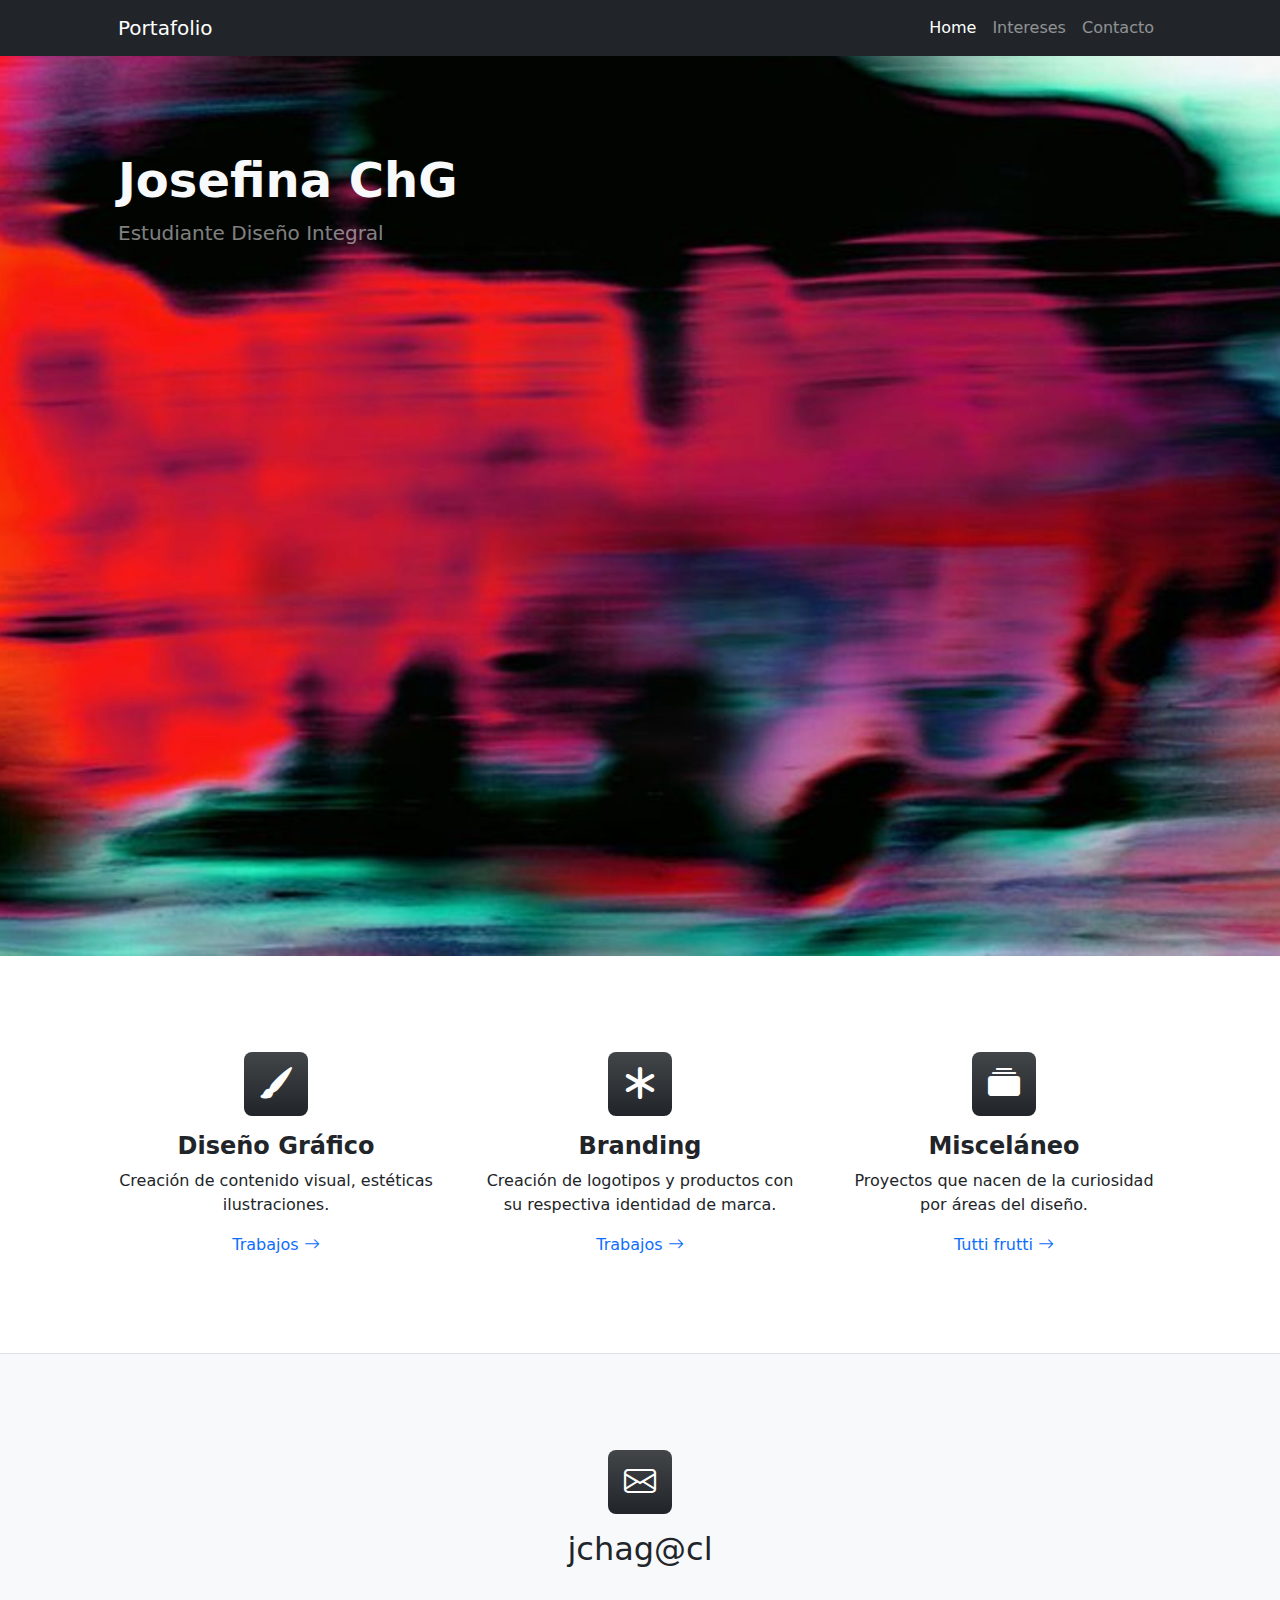
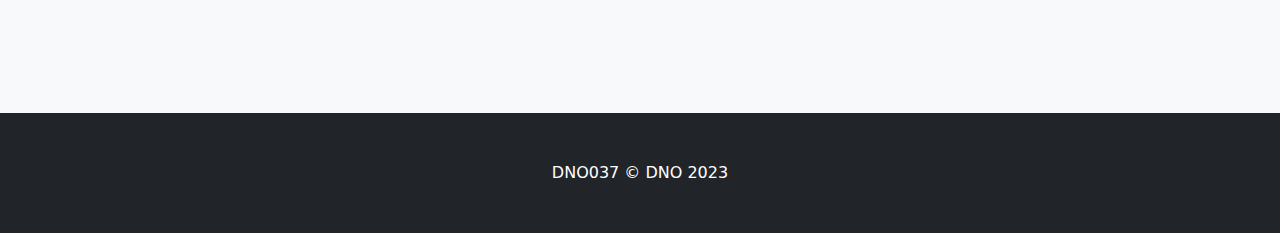
==== commit 35d52f4b: "Add files via upload" ====
--- a/index.html
+++ b/index.html
@@ -59,7 +59,7 @@
                         <div class="feature bg-dark bg-gradient text-white rounded-3 mb-3" style="height: "><i class="bi bi-brush-fill"></i></div>
                         <h2 class="h4 fw-bolder">Diseño Gráfico</h2>
                         <p>Creación de contenido visual, estéticas ilustraciones.</p>
-                        <a class="text-decoration-none" href="trabajos.html">
+                        <a class="text-decoration-none" href="paginas/trabajos.html">
                             Trabajos
                             <i class="bi bi-arrow-right"></i>
                         </a>
@@ -93,7 +93,7 @@
             <div class="container px-5 my-5 px-5">
                 <div class="text-center mb-5">
                     <div class="feature bg-dark bg-gradient text-white rounded-3 mb-3"><i class="bi bi-envelope"></i></div>
-                    <h2 class="text-lg-left">jchag@cl </h2>
+                    <h2 class="text-lg-center">jchag@cl </h2>
                     <p class="lead mb-0"> </p>
                 </div>
                 <div class="row gx-5 justify-content-center">
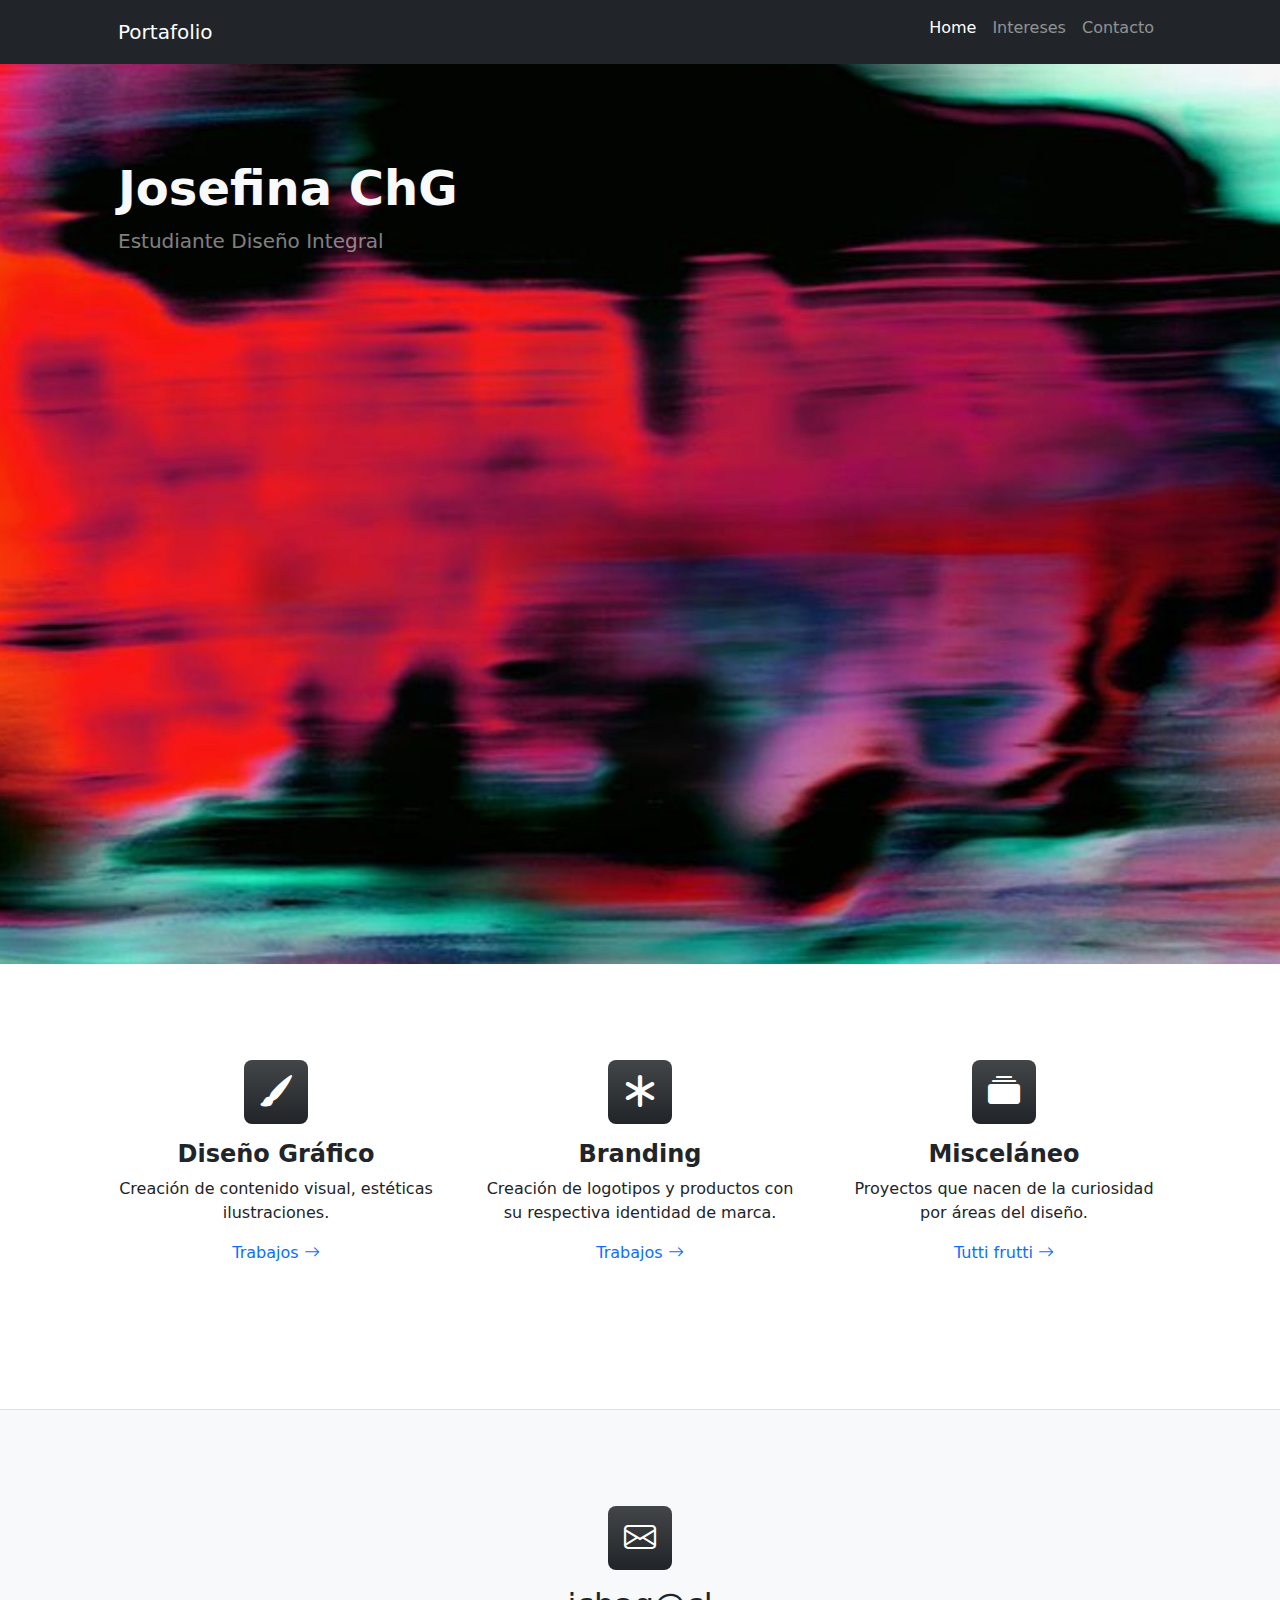
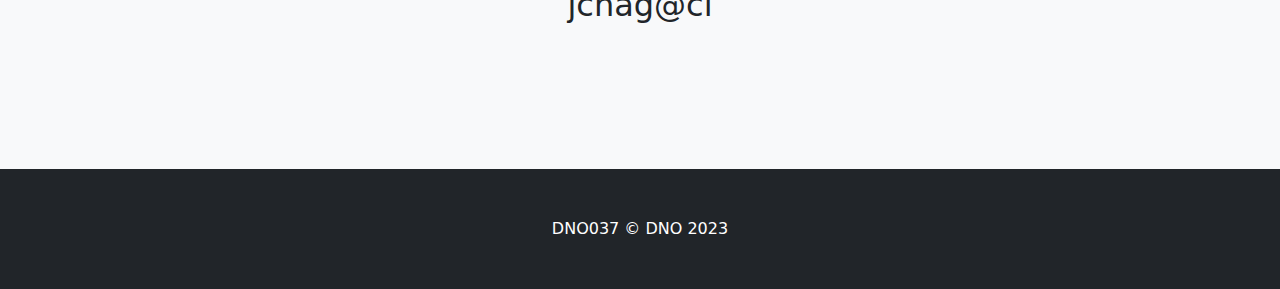
==== commit cdfc3e63: "Add files via upload" ====
--- a/index.html
+++ b/index.html
@@ -3,9 +3,9 @@
     <head>
         <meta charset="utf-8" />
         <meta name="viewport" content="width=device-width, initial-scale=1, shrink-to-fit=no" />
-        <meta name="description" content="" />
+        <meta name="description" content="Esta página es una recopilación de trabajos de Josefina Chacón.">
         <meta name="author" content="" />
-        <title>Josefina
+        <title>Portafolio
         </title>
         <!-- Favicon-->
         <link rel="icon" type="image/x-icon" href="assets/favicon.ico" />
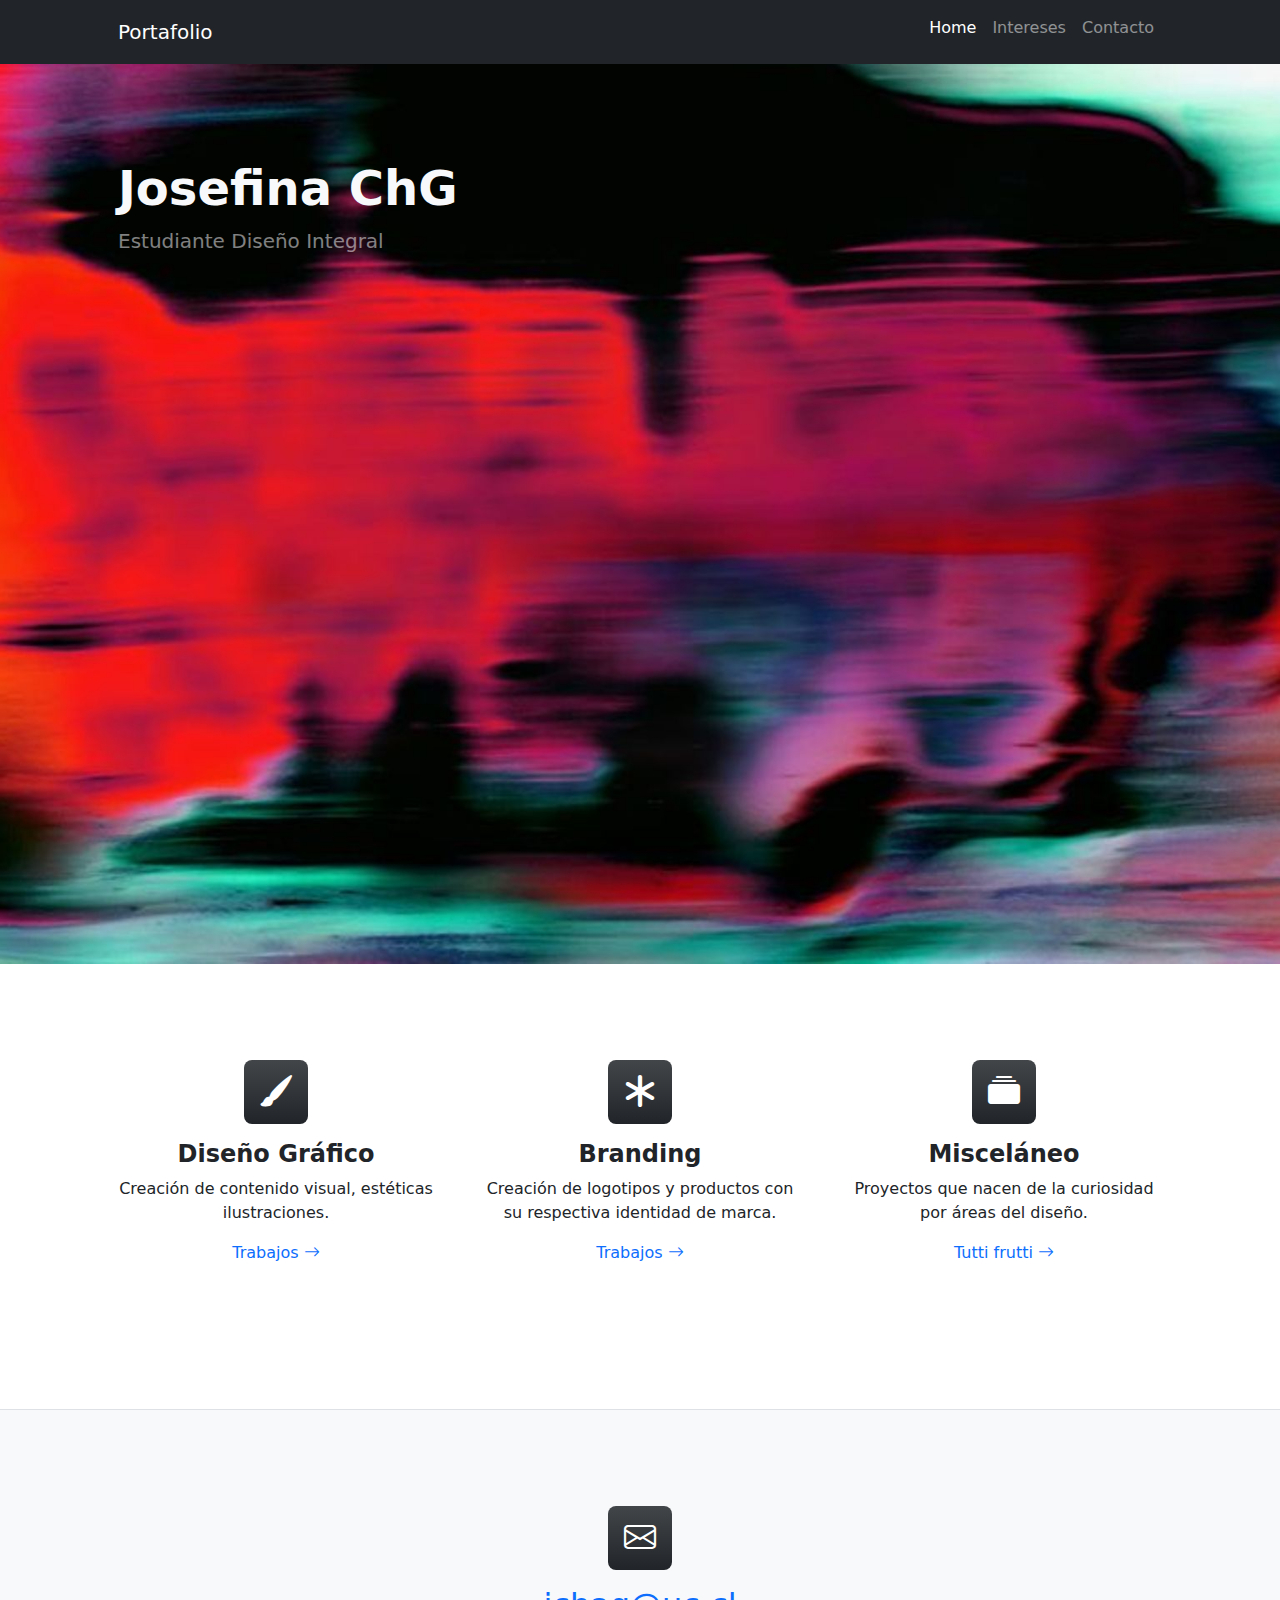
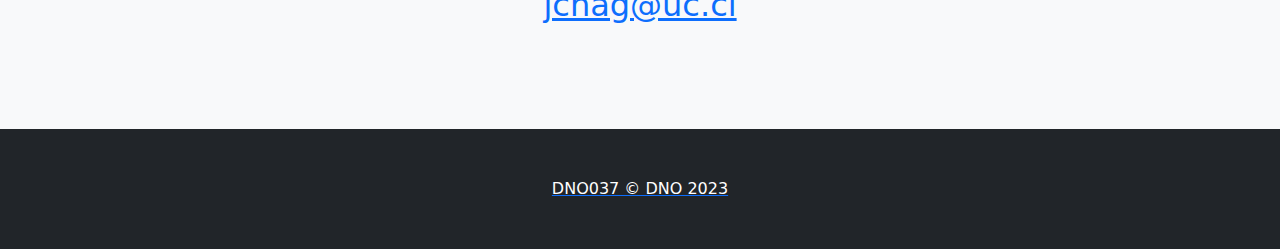
==== commit cf9ed85c: "Add files via upload" ====
--- a/index.html
+++ b/index.html
@@ -93,7 +93,10 @@
             <div class="container px-5 my-5 px-5">
                 <div class="text-center mb-5">
                     <div class="feature bg-dark bg-gradient text-white rounded-3 mb-3"><i class="bi bi-envelope"></i></div>
-                    <h2 class="text-lg-center">jchag@cl </h2>
+                    <div class="text-lg-center"> 
+                        <a href="mailto:jchag@uc.cl" 
+                    </div>
+                    <h2 class="text-lg-center">jchag@uc.cl </h2>
                     <p class="lead mb-0"> </p>
                 </div>
                 <div class="row gx-5 justify-content-center">
@@ -117,7 +120,6 @@
         <!-- Bootstrap core JS-->
         <script src="https://cdn.jsdelivr.net/npm/bootstrap@5.2.3/dist/js/bootstrap.bundle.min.js"></script>
         <!-- Core theme JS-->
-        <script src="js/scripts.js"></script>
         <!-- * * * * * * * * * * * * * * * * * * * * * * * * * * * * * * * * * * * * * * * *-->
         <!-- * *                               SB Forms JS                               * *-->
         <!-- * * Activate your form at https://startbootstrap.com/solution/contact-forms * *-->
